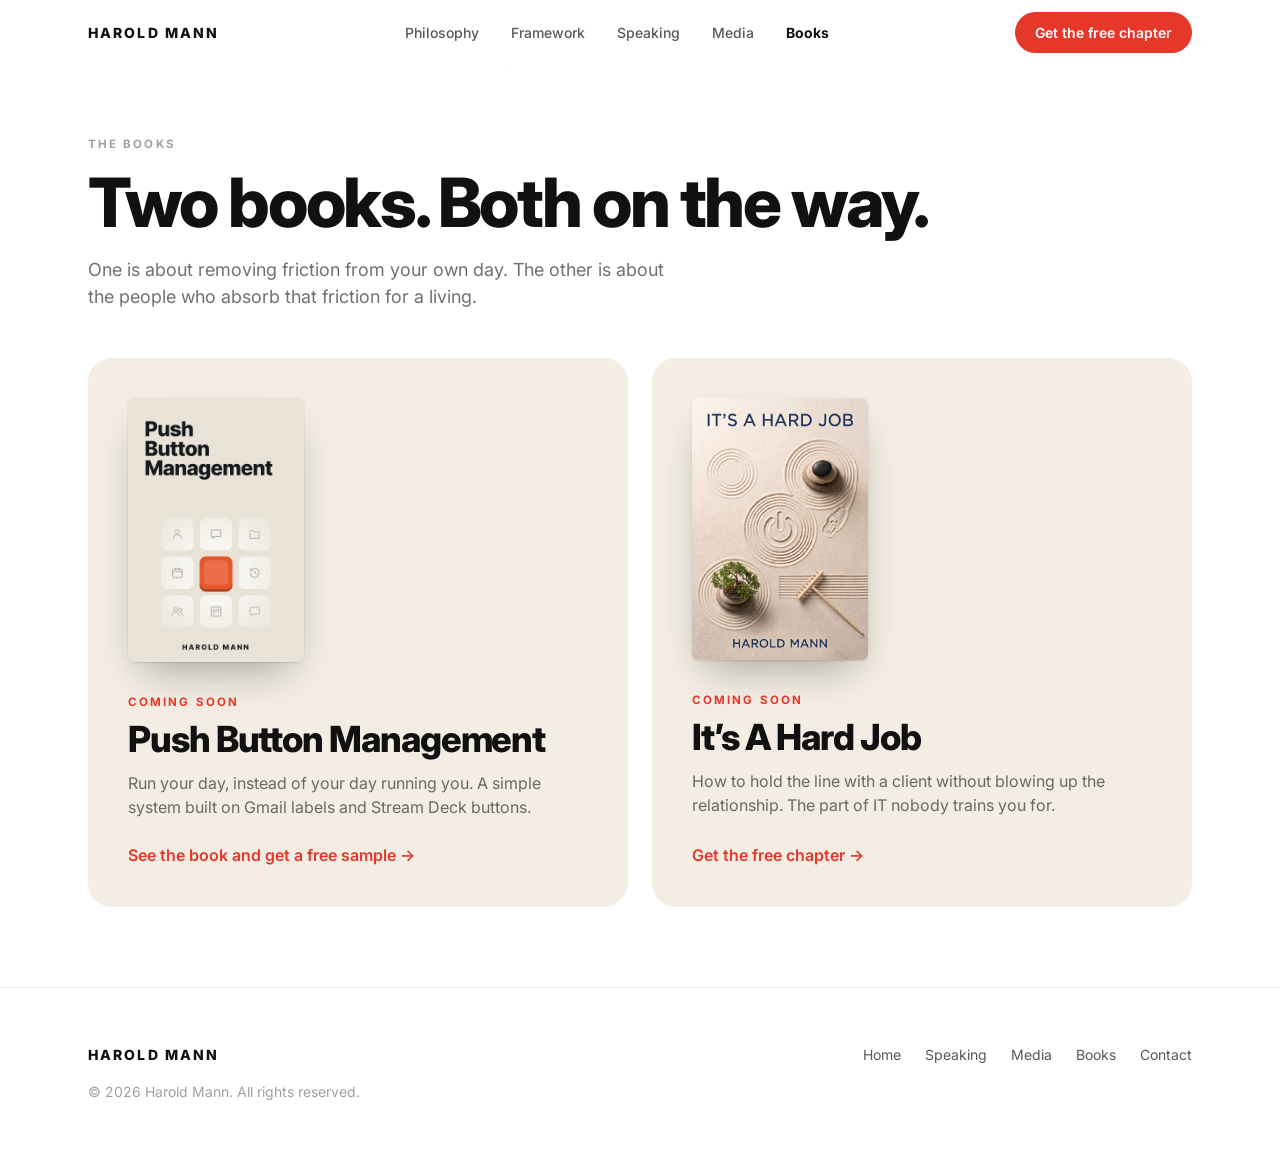
==== books/index.html @ 477c37d9 "Add Books page" ====
<!DOCTYPE html>
<html lang="en">
<head>
<meta charset="UTF-8" />
<meta name="viewport" content="width=device-width, initial-scale=1.0" />
<title>Books by Harold Mann</title>
<meta name="description" content="Two books from Harold Mann, both coming soon: Push Button Management and It's A Hard Job." />
<link rel="canonical" href="https://haroldmann.com/books/" />
<link rel="preconnect" href="https://fonts.googleapis.com" />
<link rel="preconnect" href="https://fonts.gstatic.com" crossorigin />
<link href="https://fonts.googleapis.com/css2?family=Inter:wght@400;500;600;700;800;900&display=swap" rel="stylesheet" />
<style>
/* Books page. Self-contained styles in the home page palette. */
*,*::before,*::after{box-sizing:border-box}
html{-webkit-text-size-adjust:100%}
body,h1,h2,p,ul{margin:0}
ul{padding:0;list-style:none}
img{display:block;max-width:100%;height:auto}
:root{--brand:#E5372A;--ink:#111;--cream:#F3EDE3;--muted:rgba(17,17,17,.6);--faint:rgba(17,17,17,.4)}
body{font:100%/1.5 Inter,system-ui,sans-serif;color:var(--ink);background:#fff;-webkit-font-smoothing:antialiased}
a{color:inherit;text-decoration:none}
:focus-visible{outline:2px solid var(--ink);outline-offset:3px;border-radius:.4rem}
.wrap{max-width:72rem;margin:0 auto;padding:0 1.5rem}
.nav{position:sticky;top:0;z-index:50;background:rgba(255,255,255,.85);-webkit-backdrop-filter:blur(12px);backdrop-filter:blur(12px)}
.nav::after{content:"";position:absolute;left:0;right:0;top:100%;height:.75rem;background:linear-gradient(rgba(255,255,255,.7),rgba(255,255,255,0));pointer-events:none}
.nav .wrap{height:4rem;display:flex;align-items:center;justify-content:space-between}
.mark{font-weight:800;letter-spacing:.15em;font-size:.875rem}
.links{display:flex;gap:2rem;font-size:.875rem;font-weight:500;color:rgba(17,17,17,.7)}
.links a:hover,.links a[aria-current]{color:var(--ink)}
.links a[aria-current]{font-weight:700}
.pill{background:var(--brand);color:#fff;font-size:.875rem;font-weight:600;padding:.625rem 1.25rem;border-radius:999px;transition:transform .1s ease-out,filter .15s ease-out}
.pill:hover{filter:brightness(.95)}
.pill:active,.card:active{transform:scale(.98)}
.eyebrow{font-weight:700;letter-spacing:.18em;font-size:.72rem;text-transform:uppercase;color:var(--faint)}
h1{font-weight:800;letter-spacing:-.035em;line-height:.98;font-size:clamp(2.75rem,7vw,4.25rem);margin-top:1rem;text-wrap:balance}
.intro{padding:4.5rem 0 3rem}
.intro p{margin-top:1.25rem;font-size:1.125rem;color:var(--muted);max-width:36rem}
.grid{display:grid;grid-template-columns:1fr 1fr;gap:1.5rem;padding-bottom:5rem}
.card{background:var(--cream);border-radius:1.5rem;padding:2.5rem;display:flex;flex-direction:column;transition:transform .1s ease-out}
.card img{width:11rem;border-radius:.4rem;box-shadow:0 1px 2px rgba(0,0,0,.12),0 20px 40px -14px rgba(0,0,0,.32)}
.status{margin-top:2rem;font-weight:700;letter-spacing:.18em;font-size:.72rem;text-transform:uppercase;color:var(--brand)}
.card h2{font-weight:800;letter-spacing:-.03em;line-height:1.05;font-size:clamp(1.75rem,3.4vw,2.25rem);margin-top:.6rem}
.card p{margin-top:.75rem;color:var(--muted);max-width:26rem}
.card .go{margin-top:auto;padding-top:1.5rem;font-weight:600;color:var(--brand)}
footer{border-top:1px solid rgba(0,0,0,.06)}
footer .wrap{padding-top:3.5rem;padding-bottom:4rem;display:flex;flex-wrap:wrap;gap:2rem 4rem;justify-content:space-between;font-size:.875rem}
footer ul{display:flex;flex-wrap:wrap;gap:.5rem 1.5rem;color:rgba(17,17,17,.7)}
footer a:hover{color:var(--brand)}
footer p{color:var(--faint);margin-top:1rem}
@media (max-width:47.5rem){
  .links{display:none}
  .grid{grid-template-columns:1fr}
  .card{padding:1.75rem}
  .intro{padding:3rem 0 2rem}
}
@media (prefers-reduced-motion:reduce){.pill,.card{transition:none}}
@media (prefers-reduced-transparency:reduce){.nav{background:#fff;-webkit-backdrop-filter:none;backdrop-filter:none}}
</style>
</head>
<body>
<header class="nav">
  <nav class="wrap">
    <a class="mark" href="/">HAROLD MANN</a>
    <div class="links">
      <a href="/#framework">Philosophy</a>
      <a href="/#framework">Framework</a>
      <a href="/#speaking">Speaking</a>
      <a href="/#media">Media</a>
      <a href="/books/" aria-current="page">Books</a>
    </div>
    <a class="pill" href="/#chapter">Get the free chapter</a>
  </nav>
</header>

<main class="wrap">
  <section class="intro">
    <div class="eyebrow">The books</div>
    <h1>Two books. Both on the way.</h1>
    <p>One is about removing friction from your own day. The other is about the people who absorb that friction for a living.</p>
  </section>

  <section class="grid">
    <a class="card" href="/push-button-management/">
      <img src="/push-button-management/pbm-cover.jpg" width="1200" height="1800" alt="Push Button Management book cover" />
      <div class="status">Coming soon</div>
      <h2>Push Button Management</h2>
      <p>Run your day, instead of your day running you. A simple system built on Gmail labels and Stream Deck buttons.</p>
      <span class="go">See the book and get a free sample &rarr;</span>
    </a>
    <a class="card" href="/#chapter">
      <img src="/book-cover-DyW65N5H.jpg" width="1040" height="1550" alt="It's A Hard Job book cover" />
      <div class="status">Coming soon</div>
      <h2>It&rsquo;s A Hard Job</h2>
      <p>How to hold the line with a client without blowing up the relationship. The part of IT nobody trains you for.</p>
      <span class="go">Get the free chapter &rarr;</span>
    </a>
  </section>
</main>

<footer>
  <div class="wrap">
    <div>
      <div class="mark">HAROLD MANN</div>
      <p>&copy; 2026 Harold Mann. All rights reserved.</p>
    </div>
    <ul>
      <li><a href="/">Home</a></li>
      <li><a href="/#speaking">Speaking</a></li>
      <li><a href="/#media">Media</a></li>
      <li><a href="/books/">Books</a></li>
      <li><a href="mailto:hmann@mann.com">Contact</a></li>
    </ul>
  </div>
</footer>
</body>
</html>
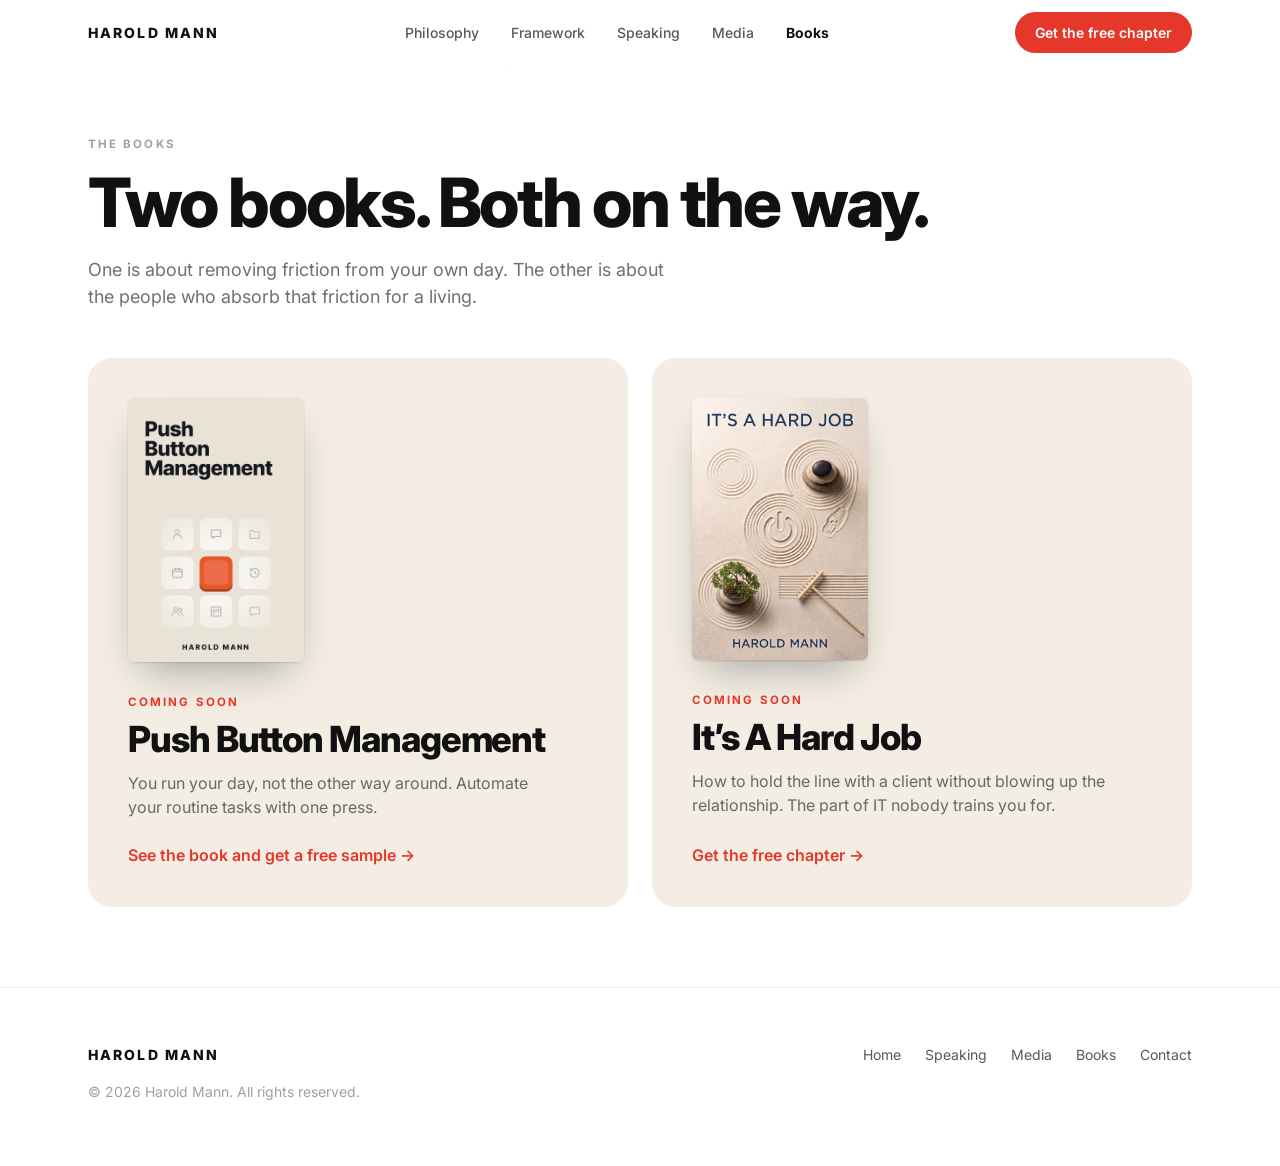
==== commit e8aea9fe: "Books page: updated PBM tagline" ====
--- a/books/index.html
+++ b/books/index.html
@@ -84,7 +84,7 @@
       <img src="/push-button-management/pbm-cover.jpg" width="1200" height="1800" alt="Push Button Management book cover" />
       <div class="status">Coming soon</div>
       <h2>Push Button Management</h2>
-      <p>Run your day, instead of your day running you. A simple system built on Gmail labels and Stream Deck buttons.</p>
+      <p>You run your day, not the other way around. Automate your routine tasks with one press.</p>
       <span class="go">See the book and get a free sample &rarr;</span>
     </a>
     <a class="card" href="/#chapter">
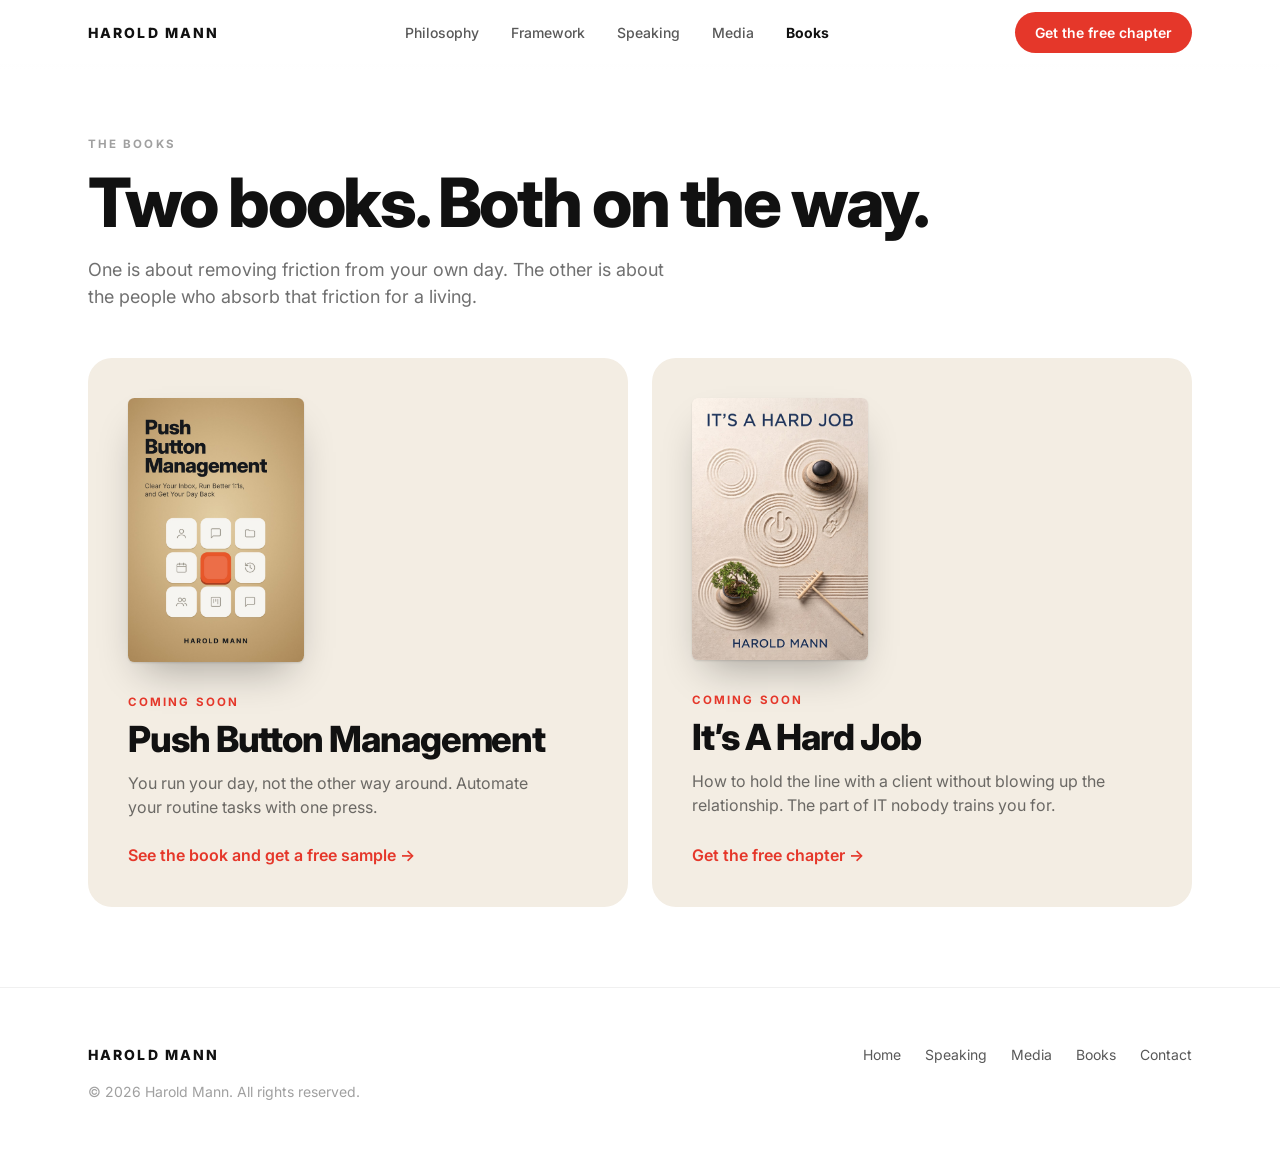
==== commit 4cd4bacb: "Book page: new G5d cover, keypad animation realigned; Books page uses new cover Co-Authored-By: Clau" ====
--- a/books/index.html
+++ b/books/index.html
@@ -81,7 +81,7 @@
 
   <section class="grid">
     <a class="card" href="/push-button-management/">
-      <img src="/push-button-management/pbm-cover.jpg" width="1200" height="1800" alt="Push Button Management book cover" />
+      <img src="/push-button-management/pbm-cover-front.jpg" width="1200" height="1800" alt="Push Button Management book cover" />
       <div class="status">Coming soon</div>
       <h2>Push Button Management</h2>
       <p>You run your day, not the other way around. Automate your routine tasks with one press.</p>
